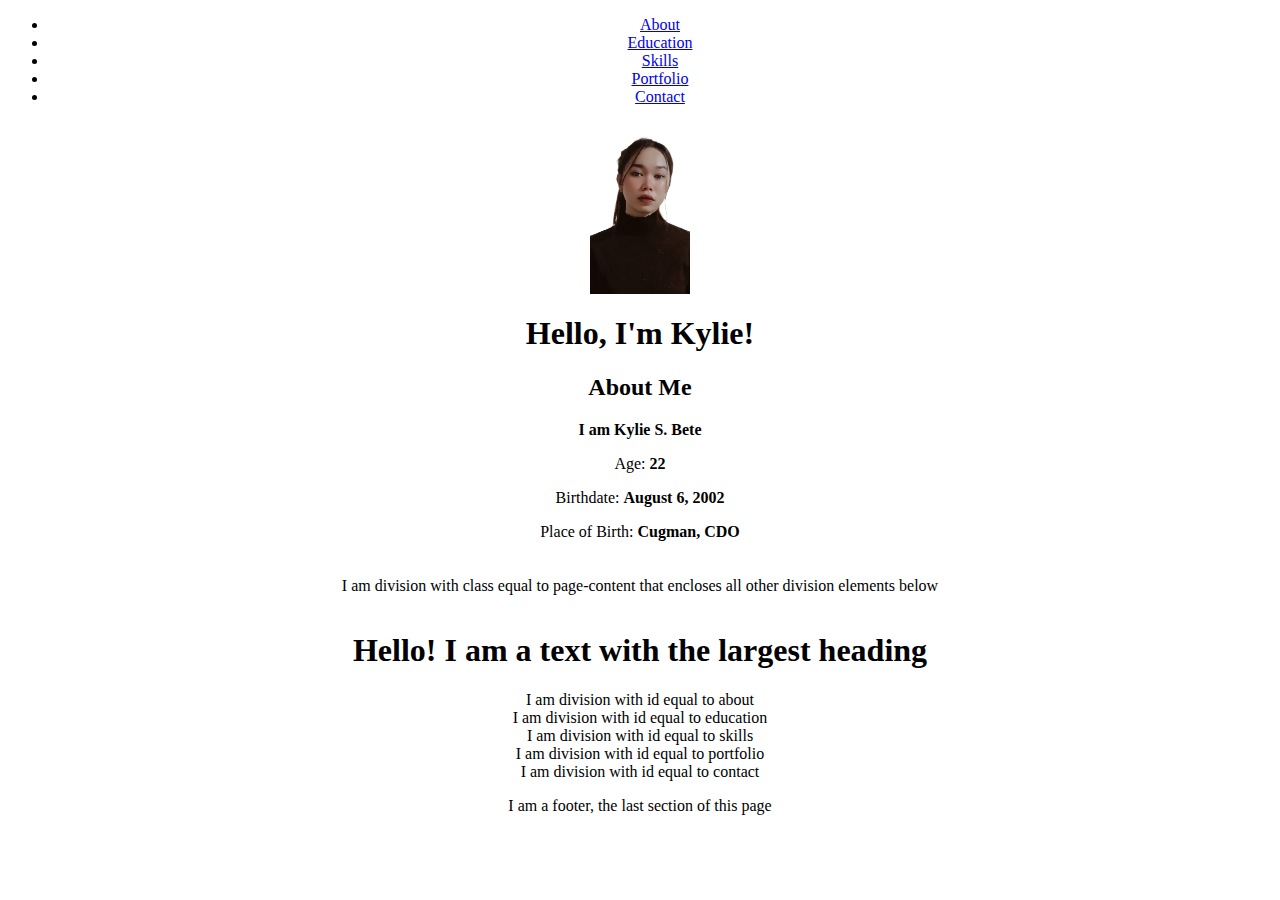
==== CSS/index.html @ 056843ed "Add files via upload" ====
<!DOCTYPE html>
<html lang="en">
<head>
    <meta charset="UTF-8">
    <meta name="viewport" content="width=device-width, initial-scale=1.0">
    <title>Online CV</title>
    <style>
        body {
            font-family: 'Times New Roman', Times, serif, sans-serif;
            text-align: center;
        }
        .page-content {
            margin-top: 20px;
            display: flex;
            flex-direction: column;
            align-items: center;
        }
        img {
            display: block;
            width: 100px;
            margin: 20px auto;
        }
    </style> 
</head>
<body>
    <header>
        <div class="navbar">
            <ul>
                <li><a href="#about">About</a></li>
                <li><a href="#education">Education</a></li>
                <li><a href="#skills">Skills</a></li>
                <li><a href="#portfolio">Portfolio</a></li>
                <li><a href="#contact">Contact</a></li>
            </ul>
        </div>
    </header>
    
    <img src="kyliebetty.png" alt="kyliebetty">
    <h1>Hello, I'm Kylie!</h1>

    <section class="about">
        <h2>About Me</h2>
        <p><strong>I am Kylie S. Bete</strong></p>
        <p>Age: <strong>22</strong></p>
        <p>Birthdate: <strong>August 6, 2002</strong></p>
        <p>Place of Birth: <strong>Cugman, CDO</strong></p>
    </section>
    
    <div class="page-content">
        <p>I am division with class equal to page-content that encloses all other division elements below</p>
        
        <h1>Hello! I am a text with the largest heading</h1>
        
        <div id="about">I am division with id equal to about</div>
        <div id="education">I am division with id equal to education</div>
        <div id="skills">I am division with id equal to skills</div>
        <div id="portfolio">I am division with id equal to portfolio</div>
        <div id="contact">I am division with id equal to contact</div>
    </div>
    
    <footer>
        <p>I am a footer, the last section of this page</p>
    </footer>
</body>
</html>
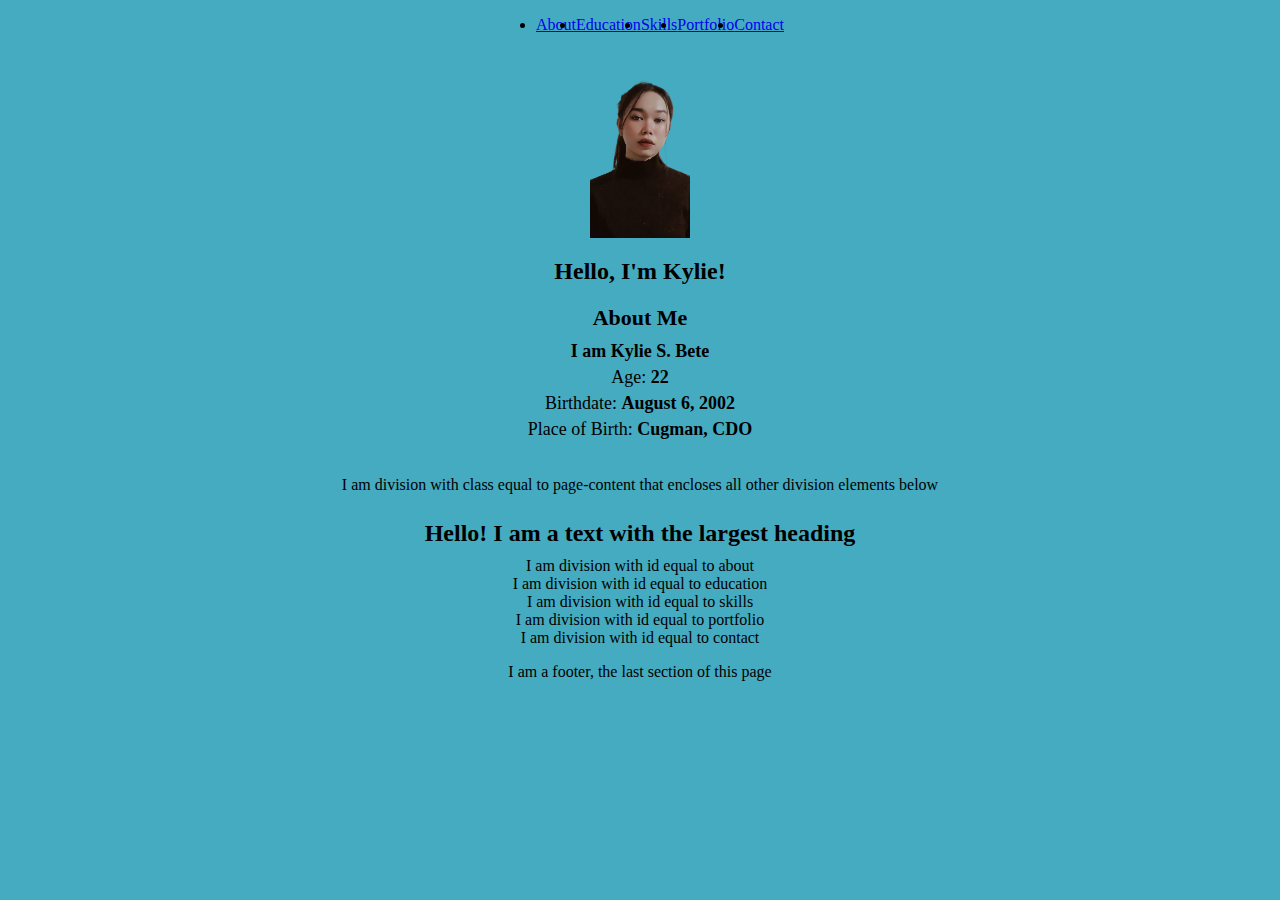
==== commit aa843075: "Update index.html" ====
--- a/CSS/index.html
+++ b/CSS/index.html
@@ -3,6 +3,9 @@
 <head>
     <meta charset="UTF-8">
     <meta name="viewport" content="width=device-width, initial-scale=1.0">
+    <link rel="stylesheet" href="normalize.css" media="screen">
+    <link rel="stylesheet" href="resets.css" media="screen">
+    <link rel="stylesheet" href="style.css" media="screen">
     <title>Online CV</title>
     <style>
         body {
--- a/CSS/style.css
+++ b/CSS/style.css
@@ -0,0 +1,73 @@
+body {
+    font-family: Arial, sans-serif;
+    margin: 0;
+    padding: 0;
+    text-align: center;
+    background-color: #1a98b1cf;
+}
+
+/* Navigation Bar */
+nav {
+    background-color: #ff0000fd;
+    padding: 15px 0;
+    border-bottom: 2px solid #000;
+}
+ul{
+    display: inline-flex;
+}
+
+nav ul {
+    list-style: none;
+    padding: 0;
+    margin: 0;
+    text-align: center; /* Ensures the nav bar stays centered */
+}
+
+nav ul li {
+    margin: 0 15px; /* Adds spacing between links */
+}
+
+nav ul li a {
+    text-decoration: none;
+    color: #000;
+    font-weight: bold;
+    font-size: 18px;
+    padding: 10px;
+    transition: color 0.3s;
+}
+
+nav ul li a:hover {
+    color: #ff6600; /* Change color on hover */
+}
+
+/* Profile Section */
+.profile {
+    margin-top: 20px;
+}
+
+.profile img {
+    width: 150px;
+    height: 150px;
+    border-radius: 50%;
+    border: 3px solid #000;
+}
+
+h1 {
+    font-size: 24px;
+    margin: 10px 0;
+}
+
+/* About Section */
+.about {
+    margin-top: 20px;
+}
+
+.about h2 {
+    font-size: 22px;
+    margin-bottom: 10px;
+}
+
+.about p {
+    font-size: 18px;
+    margin: 5px 0;
+}
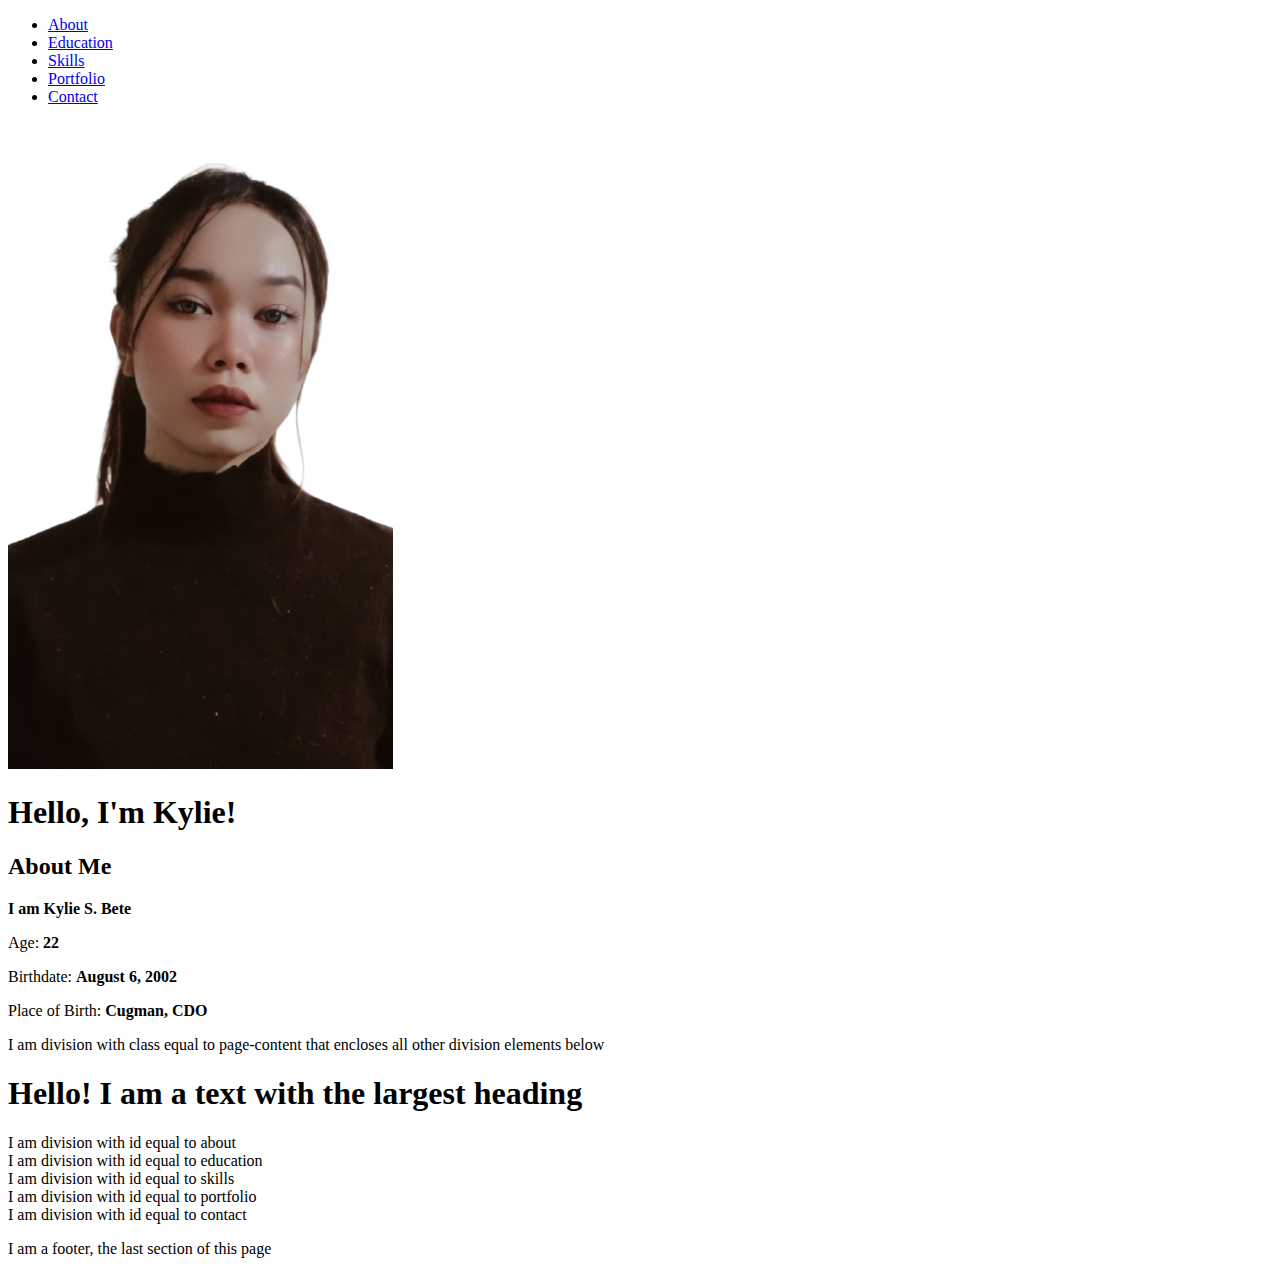
==== commit 1d958d73: "Add files via upload" ====
--- a/CSS/index.html
+++ b/CSS/index.html
@@ -1,68 +1,48 @@
-<!DOCTYPE html>
-<html lang="en">
-<head>
-    <meta charset="UTF-8">
-    <meta name="viewport" content="width=device-width, initial-scale=1.0">
-    <link rel="stylesheet" href="normalize.css" media="screen">
-    <link rel="stylesheet" href="resets.css" media="screen">
-    <link rel="stylesheet" href="style.css" media="screen">
-    <title>Online CV</title>
-    <style>
-        body {
-            font-family: 'Times New Roman', Times, serif, sans-serif;
-            text-align: center;
-        }
-        .page-content {
-            margin-top: 20px;
-            display: flex;
-            flex-direction: column;
-            align-items: center;
-        }
-        img {
-            display: block;
-            width: 100px;
-            margin: 20px auto;
-        }
-    </style> 
-</head>
-<body>
-    <header>
-        <div class="navbar">
-            <ul>
-                <li><a href="#about">About</a></li>
-                <li><a href="#education">Education</a></li>
-                <li><a href="#skills">Skills</a></li>
-                <li><a href="#portfolio">Portfolio</a></li>
-                <li><a href="#contact">Contact</a></li>
-            </ul>
-        </div>
-    </header>
-    
-    <img src="kyliebetty.png" alt="kyliebetty">
-    <h1>Hello, I'm Kylie!</h1>
-
-    <section class="about">
-        <h2>About Me</h2>
-        <p><strong>I am Kylie S. Bete</strong></p>
-        <p>Age: <strong>22</strong></p>
-        <p>Birthdate: <strong>August 6, 2002</strong></p>
-        <p>Place of Birth: <strong>Cugman, CDO</strong></p>
-    </section>
-    
-    <div class="page-content">
-        <p>I am division with class equal to page-content that encloses all other division elements below</p>
-        
-        <h1>Hello! I am a text with the largest heading</h1>
-        
-        <div id="about">I am division with id equal to about</div>
-        <div id="education">I am division with id equal to education</div>
-        <div id="skills">I am division with id equal to skills</div>
-        <div id="portfolio">I am division with id equal to portfolio</div>
-        <div id="contact">I am division with id equal to contact</div>
-    </div>
-    
-    <footer>
-        <p>I am a footer, the last section of this page</p>
-    </footer>
-</body>
-</html>
+<!DOCTYPE html>
+<html lang="en">
+<head>
+    <meta charset="UTF-8">
+    <meta name="viewport" content="width=device-width, initial-scale=1.0">
+    <title>Online CV</title>
+</head>
+<body>
+    <header>
+        <div class="navbar">
+            <ul>
+                <li><a href="#about">About</a></li>
+                <li><a href="#education">Education</a></li>
+                <li><a href="#skills">Skills</a></li>
+                <li><a href="#portfolio">Portfolio</a></li>
+                <li><a href="#contact">Contact</a></li>
+            </ul>
+        </div>
+    </header>
+    
+    <img src="kyliebetty.png" alt="kyliebetty">
+    <h1>Hello, I'm Kylie!</h1>
+
+    <section class="about">
+        <h2>About Me</h2>
+        <p><strong>I am Kylie S. Bete</strong></p>
+        <p>Age: <strong>22</strong></p>
+        <p>Birthdate: <strong>August 6, 2002</strong></p>
+        <p>Place of Birth: <strong>Cugman, CDO</strong></p>
+    </section>
+    
+    <div class="page-content">
+        <p>I am division with class equal to page-content that encloses all other division elements below</p>
+        
+        <h1>Hello! I am a text with the largest heading</h1>
+        
+        <div id="about">I am division with id equal to about</div>
+        <div id="education">I am division with id equal to education</div>
+        <div id="skills">I am division with id equal to skills</div>
+        <div id="portfolio">I am division with id equal to portfolio</div>
+        <div id="contact">I am division with id equal to contact</div>
+    </div>
+    
+    <footer>
+        <p>I am a footer, the last section of this page</p>
+    </footer>
+</body>
+</html>
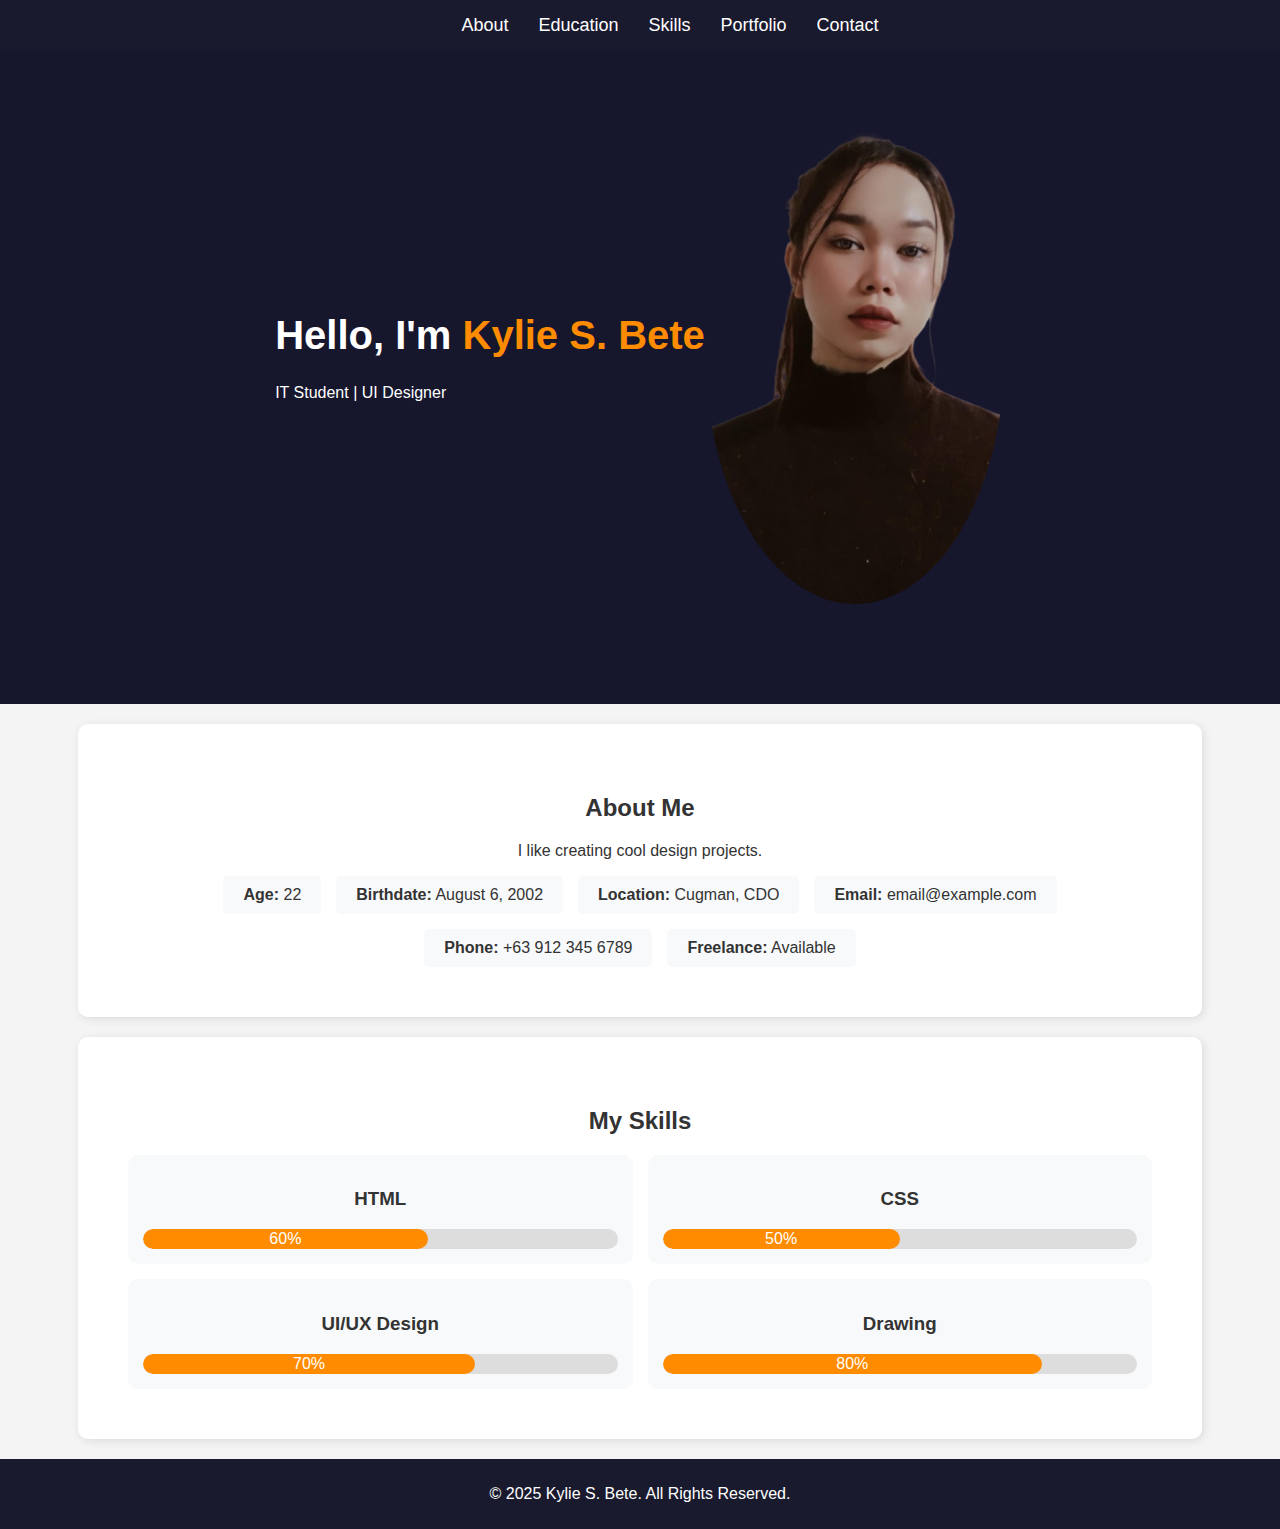
==== commit a1fd9749: "Add files via upload" ====
--- a/CSS/index.html
+++ b/CSS/index.html
@@ -4,10 +4,148 @@
     <meta charset="UTF-8">
     <meta name="viewport" content="width=device-width, initial-scale=1.0">
     <title>Online CV</title>
+    <style>
+        /* General Styles */
+        body {
+            font-family: 'Arial', sans-serif;
+            margin: 0;
+            padding: 0;
+            text-align: center;
+            background-color: #f4f4f4;
+            color: #333;
+        }
+
+    /* Navigation Bar */
+            .navbar {
+            display: flex;
+            justify-content: center; /* Centers the nav items */
+            align-items: center;
+            background-color: #1a1a2e;
+            padding: 15px 30px;
+            position: fixed;
+            width: 100%;
+            top: 0;
+            z-index: 1000;
+        }
+
+        .navbar ul {
+            list-style-type: none;
+            margin: 0;
+            padding: 0;
+            display: flex;
+        }
+
+            .navbar ul li {
+                margin: 0 15px;
+            }
+
+
+        .navbar ul li a {
+            color: white;
+            text-decoration: none;
+            font-size: 18px;
+        }
+
+        .navbar ul li a:hover {
+            text-decoration: underline;
+        }
+
+        /* Hero Section */
+        .hero {
+            display: flex;
+            justify-content: center;
+            align-items: center;
+            text-align: left;
+            padding: 100px 20px;
+            background: #16162d;
+            color: white;
+        }
+
+        .hero-content {
+            max-width: 500px;
+        }
+
+        .hero-content h1 {
+            font-size: 40px;
+        }
+
+        .hero-content span {
+            color: #ff8c00;
+        }
+
+        .hero-img {
+            width: 300px;
+            border-radius: 50%;
+        }
+
+        /* About Me */
+        .section {
+            padding: 50px;
+            background: white;
+            margin: 20px auto;
+            width: 80%;
+            border-radius: 10px;
+            box-shadow: 2px 2px 10px rgba(0, 0, 0, 0.1);
+        }
+
+        .about-grid {
+            display: flex;
+            flex-wrap: wrap;
+            justify-content: center;
+            gap: 15px;
+        }
+
+        .about-item {
+            background: #f8f9fa;
+            padding: 10px 20px;
+            border-radius: 5px;
+        }
+
+        /* Skills */
+        .skills-container {
+            display: grid;
+            grid-template-columns: repeat(2, 1fr);
+            gap: 15px;
+            justify-content: center;
+        }
+
+        .skill-box {
+            background: #f8f9fa;
+            padding: 15px;
+            border-radius: 10px;
+        }
+
+        .progress {
+            background: #ddd;
+            border-radius: 10px;
+            height: 20px;
+            margin-top: 5px;
+            overflow: hidden;
+        }
+
+        .progress-bar {
+            background: #ff8c00;
+            height: 100%;
+            text-align: center;
+            color: white;
+            line-height: 20px;
+            border-radius: 10px;
+        }
+
+        /* Footer */
+        footer {
+            background-color: #1a1a2e;
+            color: white;
+            padding: 10px;
+            margin-top: 20px;
+        }
+    </style>
 </head>
 <body>
+
+    <!-- Navigation -->
     <header>
-        <div class="navbar">
+        <nav class="navbar">
             <ul>
                 <li><a href="#about">About</a></li>
                 <li><a href="#education">Education</a></li>
@@ -15,34 +153,59 @@
                 <li><a href="#portfolio">Portfolio</a></li>
                 <li><a href="#contact">Contact</a></li>
             </ul>
+        </nav>
+    </header>
+
+    <!-- Hero Section -->
+    <section class="hero">
+        <div class="hero-content">
+            <h1>Hello, I'm <span>Kylie S. Bete</span></h1>
+            <p>IT Student | UI Designer</p>
         </div>
-    </header>
-    
-    <img src="kyliebetty.png" alt="kyliebetty">
-    <h1>Hello, I'm Kylie!</h1>
-
-    <section class="about">
+        <img src="kyliebetty.png" alt="Kylie's Profile Picture" class="hero-img">
+    </section>
+
+    <!-- About Me -->
+    <section id="about" class="section">
         <h2>About Me</h2>
-        <p><strong>I am Kylie S. Bete</strong></p>
-        <p>Age: <strong>22</strong></p>
-        <p>Birthdate: <strong>August 6, 2002</strong></p>
-        <p>Place of Birth: <strong>Cugman, CDO</strong></p>
+        <p>I like creating cool design projects.</p>
+        <div class="about-grid">
+            <div class="about-item"><strong>Age:</strong> 22</div>
+            <div class="about-item"><strong>Birthdate:</strong> August 6, 2002</div>
+            <div class="about-item"><strong>Location:</strong> Cugman, CDO</div>
+            <div class="about-item"><strong>Email:</strong> email@example.com</div>
+            <div class="about-item"><strong>Phone:</strong> +63 912 345 6789</div>
+            <div class="about-item"><strong>Freelance:</strong> Available</div>
+        </div>
     </section>
-    
-    <div class="page-content">
-        <p>I am division with class equal to page-content that encloses all other division elements below</p>
-        
-        <h1>Hello! I am a text with the largest heading</h1>
-        
-        <div id="about">I am division with id equal to about</div>
-        <div id="education">I am division with id equal to education</div>
-        <div id="skills">I am division with id equal to skills</div>
-        <div id="portfolio">I am division with id equal to portfolio</div>
-        <div id="contact">I am division with id equal to contact</div>
-    </div>
-    
+
+    <!-- Skills -->
+    <section id="skills" class="section">
+        <h2>My Skills</h2>
+        <div class="skills-container">
+            <div class="skill-box">
+                <h3>HTML</h3>
+                <div class="progress"><div class="progress-bar" style="width: 60%;">60%</div></div>
+            </div>
+            <div class="skill-box">
+                <h3>CSS</h3>
+                <div class="progress"><div class="progress-bar" style="width: 50%;">50%</div></div>
+            </div>
+            <div class="skill-box">
+                <h3>UI/UX Design</h3>
+                <div class="progress"><div class="progress-bar" style="width: 70%;">70%</div></div>
+            </div>
+            <div class="skill-box">
+                <h3>Drawing</h3>
+                <div class="progress"><div class="progress-bar" style="width: 80%;">80%</div></div>
+            </div>
+        </div>
+    </section>
+
+    <!-- Footer -->
     <footer>
-        <p>I am a footer, the last section of this page</p>
+        <p>&copy; 2025 Kylie S. Bete. All Rights Reserved.</p>
     </footer>
+
 </body>
-</html>
+</html>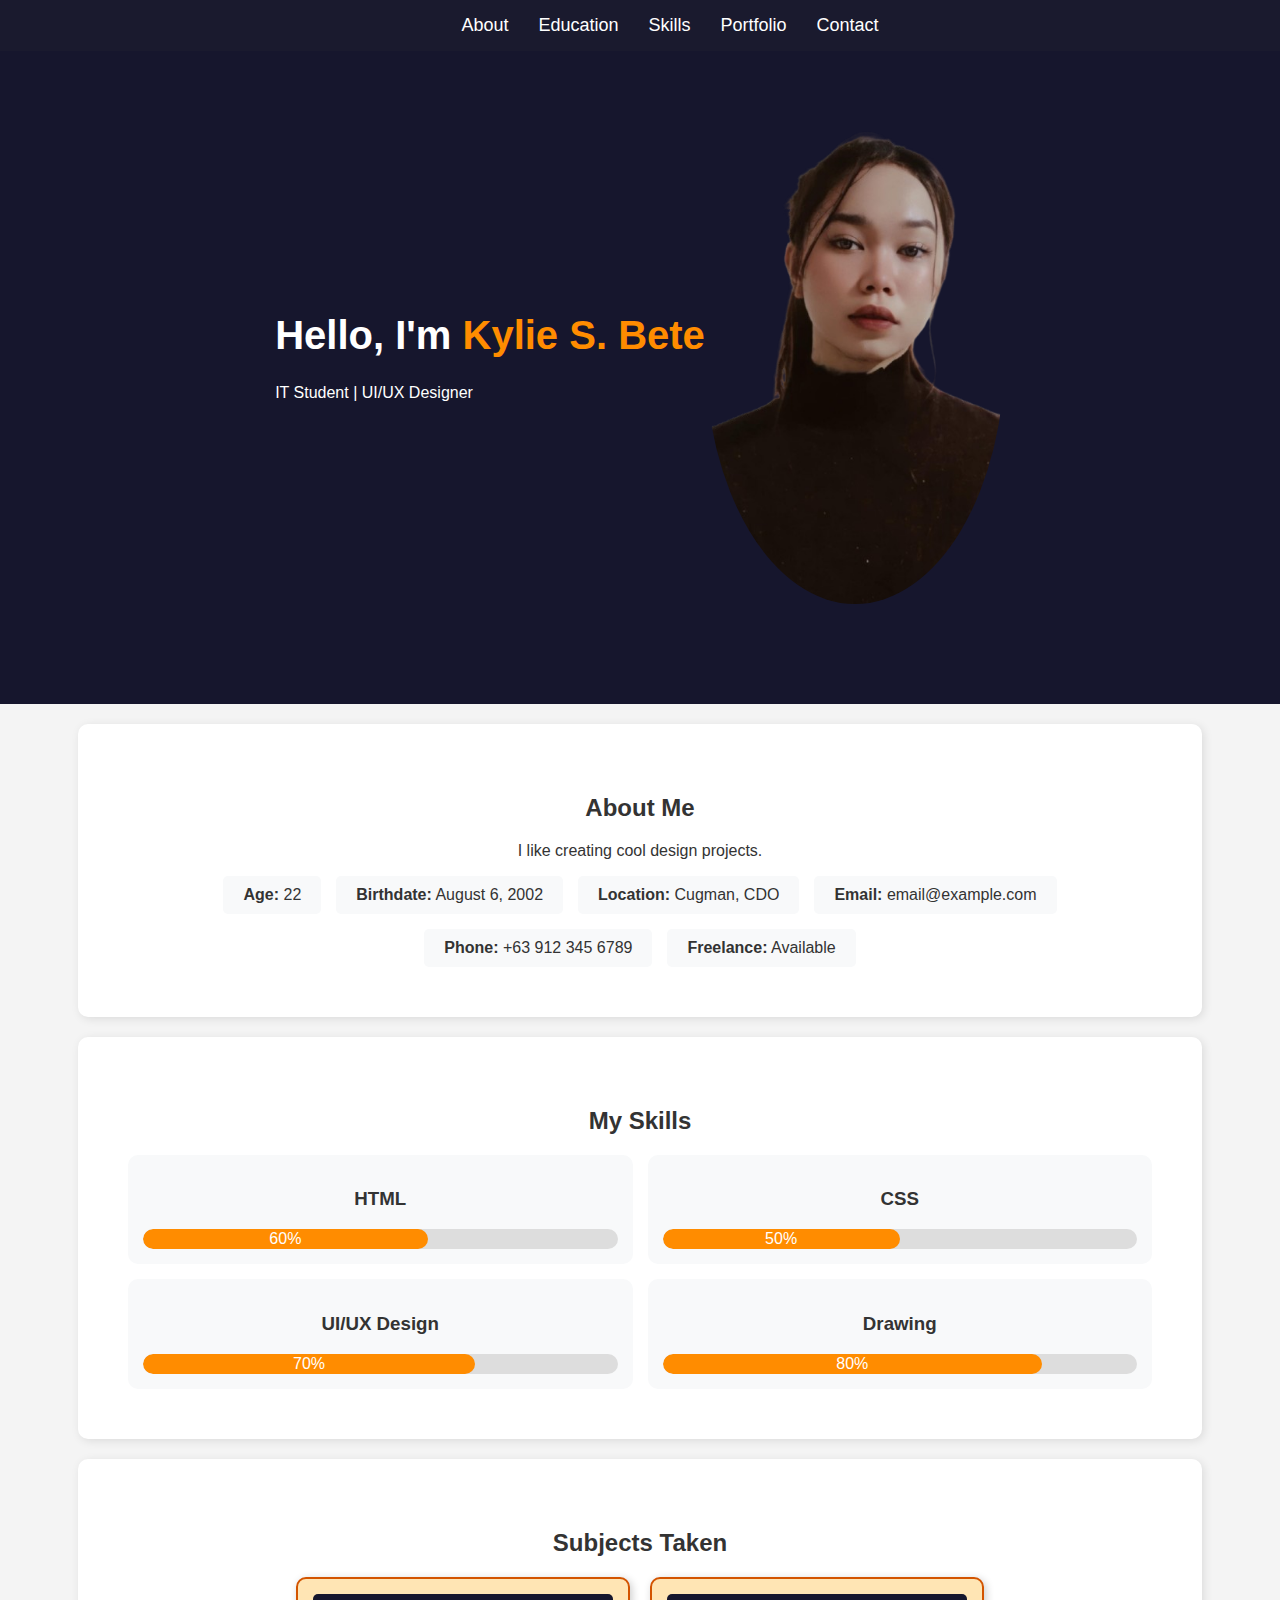
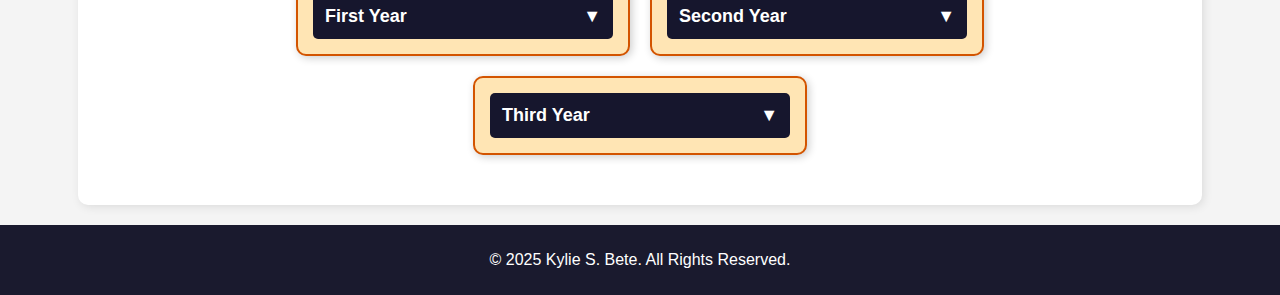
==== commit 4b8de6c8: "Add files via upload" ====
--- a/CSS/index.html
+++ b/CSS/index.html
@@ -132,6 +132,75 @@
             border-radius: 10px;
         }
 
+     /* Subjects Taken Section */
+        .subjects-container {
+            display: flex;
+            flex-wrap: wrap;
+            justify-content: center;
+            gap: 20px;
+            margin-top: 20px;
+        }
+
+        .subject-box {
+            width: 300px;
+            background: #ffe5b4;
+            border: 2px solid #d35400;
+            border-radius: 10px;
+            padding: 15px;
+            text-align: center;
+            box-shadow: 2px 2px 8px rgba(0, 0, 0, 0.2);
+        }
+
+        .subject-year {
+            background: #16162d; 
+            color: white;
+            padding: 12px;
+            font-size: 18px;
+            font-weight: bold;
+            cursor: pointer;
+            display: flex;
+            justify-content: space-between;
+            align-items: center;
+            border-radius: 5px;
+        }
+
+        .subject-year:hover {
+            background: #b84300;
+        }
+
+        .subject-year .arrow {
+            transition: transform 0.3s ease-in-out;
+        }
+
+        .subject-list {
+            list-style: none;
+            padding: 0;
+            margin-top: 10px;
+            display: none; 
+        }
+
+        .subject-list li {
+            padding: 8px;
+            border-bottom: 1px solid #d35400;
+            color: #333;
+        }
+
+        .subject-list li:last-child {
+            border-bottom: none;
+        }
+
+        /* Responsive Design */
+        @media (max-width: 768px) {
+            .subjects-container {
+                flex-direction: column;
+                align-items: center;
+            }
+
+            .subject-box {
+                width: 90%;
+            }
+        }
+
         /* Footer */
         footer {
             background-color: #1a1a2e;
@@ -160,7 +229,7 @@
     <section class="hero">
         <div class="hero-content">
             <h1>Hello, I'm <span>Kylie S. Bete</span></h1>
-            <p>IT Student | UI Designer</p>
+            <p>IT Student | UI/UX Designer</p>
         </div>
         <img src="kyliebetty.png" alt="Kylie's Profile Picture" class="hero-img">
     </section>
@@ -202,10 +271,18 @@
         </div>
     </section>
 
+    <!-- Subjects Taken Section -->
+    <section id="subjects" class="section">
+        <h2>Subjects Taken</h2>
+        <div class="subjects-container" id="subjects-container"></div>
+    </section>
+
     <!-- Footer -->
     <footer>
         <p>&copy; 2025 Kylie S. Bete. All Rights Reserved.</p>
     </footer>
 
+    <script src="index.js"></script>
+
 </body>
 </html>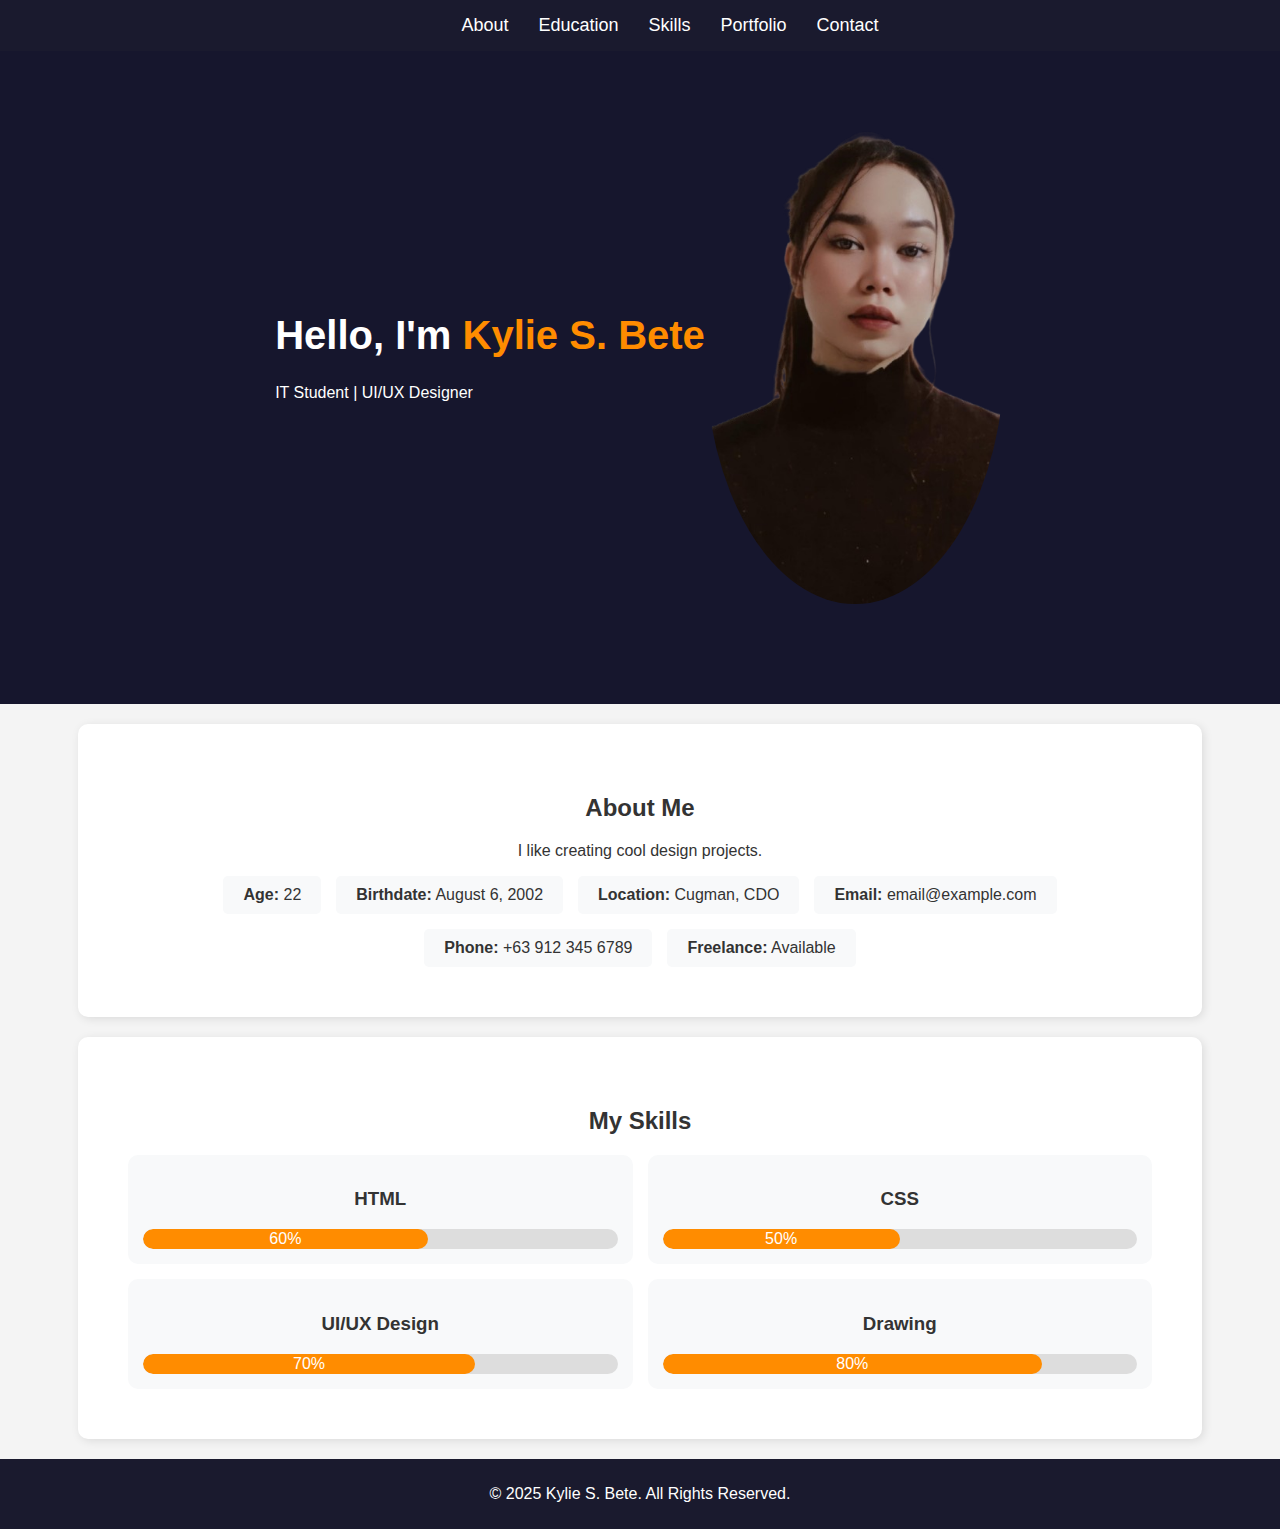
==== commit e35aff2b: "Add files via upload" ====
--- a/CSS/index.html
+++ b/CSS/index.html
@@ -271,18 +271,11 @@
         </div>
     </section>
 
-    <!-- Subjects Taken Section -->
-    <section id="subjects" class="section">
-        <h2>Subjects Taken</h2>
-        <div class="subjects-container" id="subjects-container"></div>
-    </section>
-
     <!-- Footer -->
     <footer>
         <p>&copy; 2025 Kylie S. Bete. All Rights Reserved.</p>
     </footer>
 
-    <script src="index.js"></script>
 
 </body>
 </html>